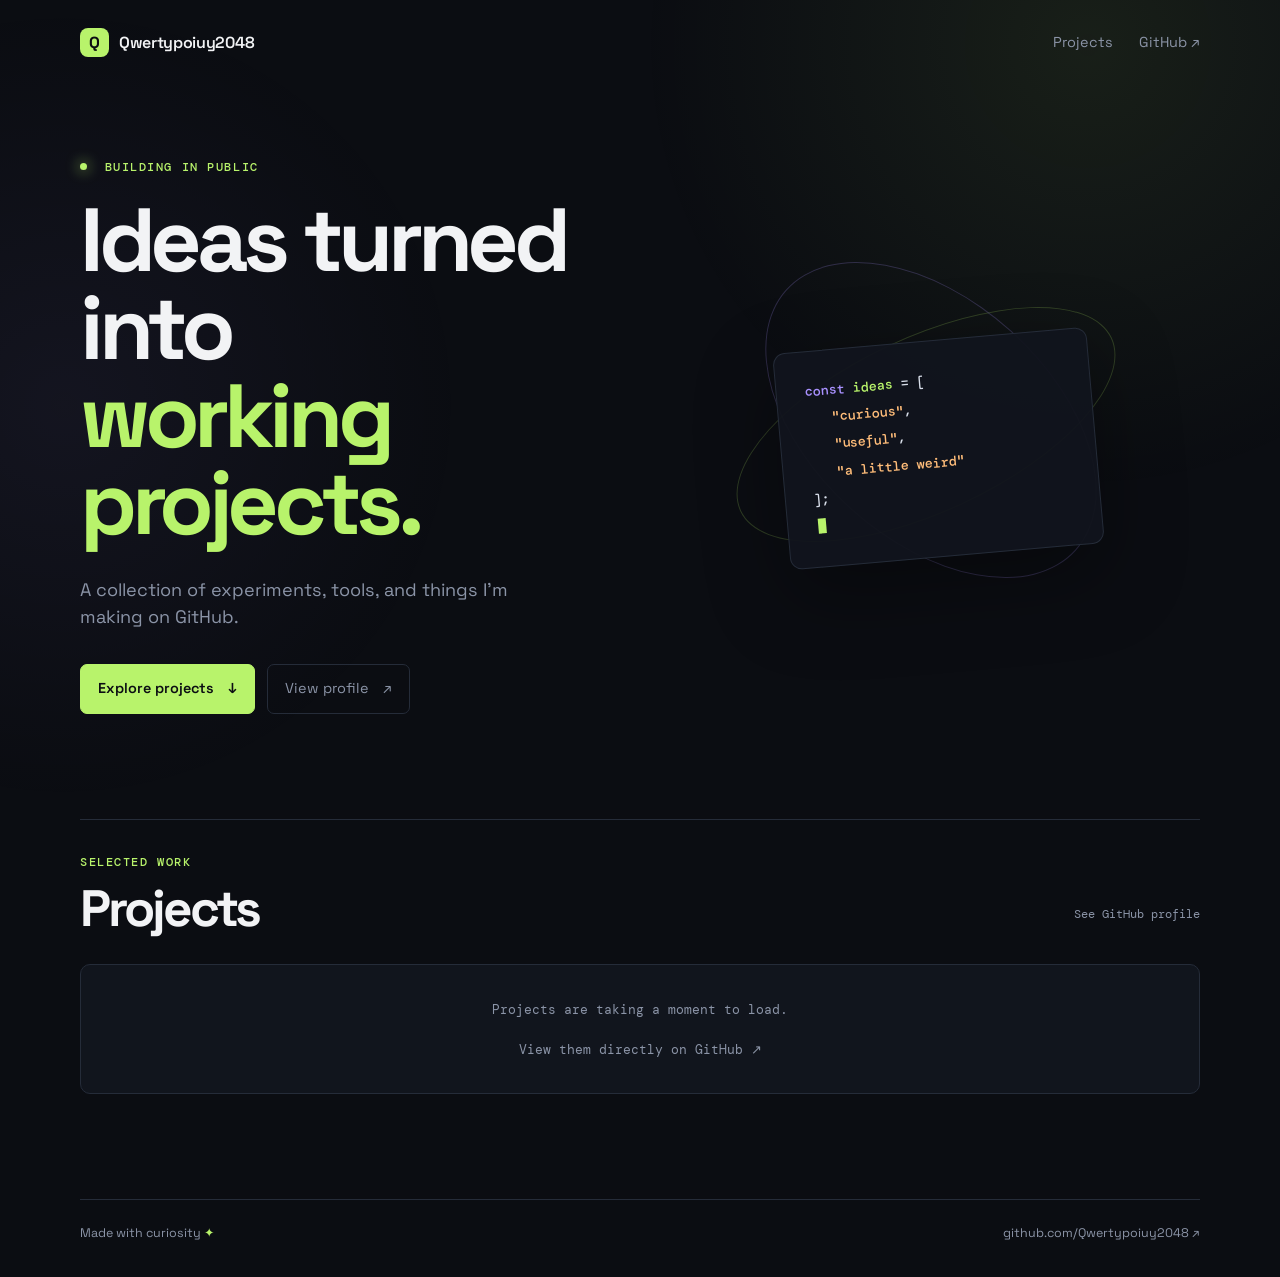
==== index.html @ ca87f5dc "initial framework for site" ====
<!doctype html>
<html lang="en">
  <head>
    <meta charset="UTF-8" />
    <meta name="viewport" content="width=device-width, initial-scale=1.0" />
    <meta name="description" content="A home for Qwertypoiuy2048's GitHub projects." />
    <title>Qwertypoiuy2048 — Projects</title>
    <link rel="stylesheet" href="styles.css" />
    <script defer src="script.js"></script>
  </head>
  <body>
    <div class="page-glow" aria-hidden="true"></div>

    <header class="site-header">
      <a class="brand" href="#top" aria-label="Back to top">
        <span class="brand-mark">Q</span>
        <span>Qwertypoiuy2048</span>
      </a>
      <nav aria-label="Main navigation">
        <a href="#projects">Projects</a>
        <a href="https://github.com/Qwertypoiuy2048" target="_blank" rel="noreferrer">GitHub <span aria-hidden="true">↗</span></a>
      </nav>
    </header>

    <main id="top">
      <section class="hero" aria-labelledby="hero-title">
        <div class="hero-copy">
          <p class="eyebrow"><span class="status-dot"></span> Building in public</p>
          <h1 id="hero-title">Ideas turned into<br /><span>working projects.</span></h1>
          <p class="hero-text">A collection of experiments, tools, and things I’m making on GitHub.</p>
          <div class="hero-actions">
            <a class="button button-primary" href="#projects">Explore projects <span aria-hidden="true">↓</span></a>
            <a class="button button-quiet" href="https://github.com/Qwertypoiuy2048" target="_blank" rel="noreferrer">View profile <span aria-hidden="true">↗</span></a>
          </div>
        </div>
        <div class="hero-art" aria-hidden="true">
          <div class="orbit orbit-one"></div>
          <div class="orbit orbit-two"></div>
          <div class="code-card">
            <span class="code-line"><i class="code-purple">const</i> <b>ideas</b> = [</span>
            <span class="code-line indent"><i class="code-orange">"curious"</i>,</span>
            <span class="code-line indent"><i class="code-orange">"useful"</i>,</span>
            <span class="code-line indent"><i class="code-orange">"a little weird"</i></span>
            <span class="code-line">];</span>
            <span class="cursor"></span>
          </div>
        </div>
      </section>

      <section class="projects-section" id="projects" aria-labelledby="projects-title">
        <div class="section-heading">
          <div>
            <p class="eyebrow">Selected work</p>
            <h2 id="projects-title">Projects</h2>
          </div>
          <p class="section-note" id="project-count">Loading repositories…</p>
        </div>
        <div class="project-grid" id="project-grid" aria-live="polite">
          <div class="loading-card"><span class="spinner"></span> Fetching projects from GitHub…</div>
        </div>
      </section>
    </main>

    <footer class="site-footer">
      <p>Made with curiosity <span aria-hidden="true">✦</span></p>
      <a href="https://github.com/Qwertypoiuy2048" target="_blank" rel="noreferrer">github.com/Qwertypoiuy2048 ↗</a>
    </footer>
  </body>
</html>
---- styles.css ----
@import url('https://fonts.googleapis.com/css2?family=DM+Mono:wght@400;500&family=Space+Grotesk:wght@400;500;600;700&display=swap');

:root {
  --bg: #0b0d12;
  --panel: #11151d;
  --panel-light: #171c27;
  --text: #f2f3f5;
  --muted: #8b94a7;
  --line: #252c39;
  --accent: #b8f36b;
  --accent-dark: #1d2c13;
  --purple: #a991ff;
  --orange: #ffbd7a;
  --max-width: 1120px;
}

* { box-sizing: border-box; }
html { scroll-behavior: smooth; }
body {
  margin: 0;
  color: var(--text);
  background: var(--bg);
  font-family: 'Space Grotesk', system-ui, sans-serif;
  line-height: 1.5;
}
a { color: inherit; text-decoration: none; }
.page-glow { position: fixed; inset: 0; pointer-events: none; background: radial-gradient(circle at 85% 5%, rgba(184, 243, 107, .08), transparent 28rem), radial-gradient(circle at 5% 45%, rgba(169, 145, 255, .06), transparent 25rem); }
.site-header, main, .site-footer { width: min(calc(100% - 48px), var(--max-width)); margin-inline: auto; position: relative; }
.site-header { display: flex; align-items: center; justify-content: space-between; padding: 28px 0; }
.brand { display: flex; align-items: center; gap: 10px; font-weight: 600; letter-spacing: -.02em; }
.brand-mark { display: grid; place-items: center; width: 29px; height: 29px; color: var(--bg); background: var(--accent); border-radius: 8px; font-weight: 700; }
nav { display: flex; gap: 26px; color: var(--muted); font-size: .9rem; }
nav a, .site-footer a { transition: color .2s ease; }
nav a:hover, .site-footer a:hover { color: var(--accent); }
.hero { min-height: 615px; display: grid; grid-template-columns: 1.05fr .95fr; align-items: center; gap: 70px; padding: 74px 0 105px; }
.eyebrow { margin: 0 0 22px; color: var(--accent); font: 500 .75rem 'DM Mono', monospace; letter-spacing: .13em; text-transform: uppercase; }
.status-dot { display: inline-block; width: 7px; height: 7px; margin-right: 9px; vertical-align: 1px; border-radius: 50%; background: var(--accent); box-shadow: 0 0 14px var(--accent); }
h1, h2 { margin: 0; letter-spacing: -.06em; line-height: .98; }
h1 { font-size: clamp(3.3rem, 7vw, 6.35rem); max-width: 770px; }
h1 span { color: var(--accent); }
.hero-text { max-width: 450px; margin: 28px 0 34px; color: var(--muted); font-size: 1.13rem; }
.hero-actions { display: flex; gap: 12px; flex-wrap: wrap; }
.button { display: inline-flex; align-items: center; gap: 14px; padding: 13px 17px; border: 1px solid var(--line); border-radius: 7px; font-size: .9rem; transition: transform .2s ease, border-color .2s ease, background .2s ease; }
.button:hover { transform: translateY(-2px); border-color: var(--accent); }
.button-primary { color: var(--bg); background: var(--accent); border-color: var(--accent); font-weight: 600; }
.button-quiet { color: var(--muted); }
.hero-art { position: relative; min-height: 390px; }
.orbit { position: absolute; border: 1px solid rgba(184, 243, 107, .2); border-radius: 50%; transform: rotate(-25deg); }
.orbit-one { width: 410px; height: 175px; top: 95px; left: 20px; }
.orbit-two { width: 390px; height: 240px; top: 58px; left: 35px; border-color: rgba(169, 145, 255, .22); transform: rotate(42deg); }
.code-card { position: absolute; top: 98px; left: 80px; width: 315px; padding: 26px 28px; background: rgba(17, 21, 29, .94); border: 1px solid var(--line); border-radius: 12px; box-shadow: 0 28px 80px rgba(0, 0, 0, .35); font: 500 .85rem/2 'DM Mono', monospace; transform: rotate(-5deg); }
.code-line { display: block; color: #d8deea; }.indent { padding-left: 25px; }.code-purple { color: var(--purple); font-style: normal; }.code-orange { color: var(--orange); font-style: normal; }.code-card b { color: var(--accent); font-weight: 500; }.cursor { display: inline-block; width: 8px; height: 15px; margin-left: 2px; vertical-align: -2px; background: var(--accent); animation: blink 1.1s step-end infinite; }
@keyframes blink { 50% { opacity: 0; } }
.projects-section { padding: 34px 0 105px; border-top: 1px solid var(--line); }
.section-heading { display: flex; align-items: end; justify-content: space-between; gap: 25px; margin-bottom: 30px; }
.section-heading .eyebrow { margin-bottom: 14px; }.section-heading h2 { font-size: clamp(2.2rem, 4vw, 3.4rem); }.section-note { color: var(--muted); font: .75rem 'DM Mono', monospace; }
.project-grid { display: grid; grid-template-columns: repeat(3, 1fr); gap: 14px; }
.project-card, .loading-card, .error-card { min-height: 235px; padding: 24px; background: var(--panel); border: 1px solid var(--line); border-radius: 10px; }
.project-card { display: flex; flex-direction: column; transition: transform .2s ease, border-color .2s ease, background .2s ease; }.project-card:hover { transform: translateY(-5px); border-color: rgba(184,243,107,.55); background: var(--panel-light); }
.card-top { display: flex; align-items: center; justify-content: space-between; gap: 10px; margin-bottom: 30px; }.project-number { color: var(--accent); font: .72rem 'DM Mono', monospace; }.project-link { color: var(--muted); font-size: 1.2rem; }.project-card h3 { margin: 0 0 10px; font-size: 1.25rem; letter-spacing: -.04em; overflow-wrap: anywhere; }.project-card p { flex: 1; margin: 0; color: var(--muted); font-size: .9rem; }.card-meta { display: flex; align-items: center; gap: 12px; margin-top: 22px; color: var(--muted); font: .68rem 'DM Mono', monospace; }.language-dot { width: 7px; height: 7px; border-radius: 50%; background: var(--accent); }.loading-card, .error-card { grid-column: 1 / -1; min-height: 130px; display: grid; place-items: center; color: var(--muted); font: .8rem 'DM Mono', monospace; }.spinner { width: 16px; height: 16px; margin-right: 8px; display: inline-block; border: 2px solid var(--line); border-top-color: var(--accent); border-radius: 50%; vertical-align: -4px; animation: spin .8s linear infinite; } @keyframes spin { to { transform: rotate(360deg); } }
.site-footer { display: flex; align-items: center; justify-content: space-between; padding: 24px 0 34px; border-top: 1px solid var(--line); color: var(--muted); font-size: .78rem; }.site-footer p { margin: 0; }.site-footer span { color: var(--accent); }
@media (max-width: 800px) { .hero { grid-template-columns: 1fr; gap: 25px; padding-top: 70px; }.hero-art { min-height: 300px; transform: scale(.85); transform-origin: top left; margin-bottom: -65px; }.project-grid { grid-template-columns: repeat(2, 1fr); } }
@media (max-width: 560px) { .site-header, main, .site-footer { width: min(calc(100% - 32px), var(--max-width)); }.site-header { padding: 20px 0; }.brand { font-size: .9rem; } nav { gap: 14px; }.hero { min-height: auto; padding: 80px 0 70px; } h1 { font-size: 3.45rem; }.hero-art { transform: scale(.68); margin-top: 15px; margin-bottom: -110px; }.section-heading, .site-footer { align-items: start; flex-direction: column; }.project-grid { grid-template-columns: 1fr; }.projects-section { padding-bottom: 70px; } }
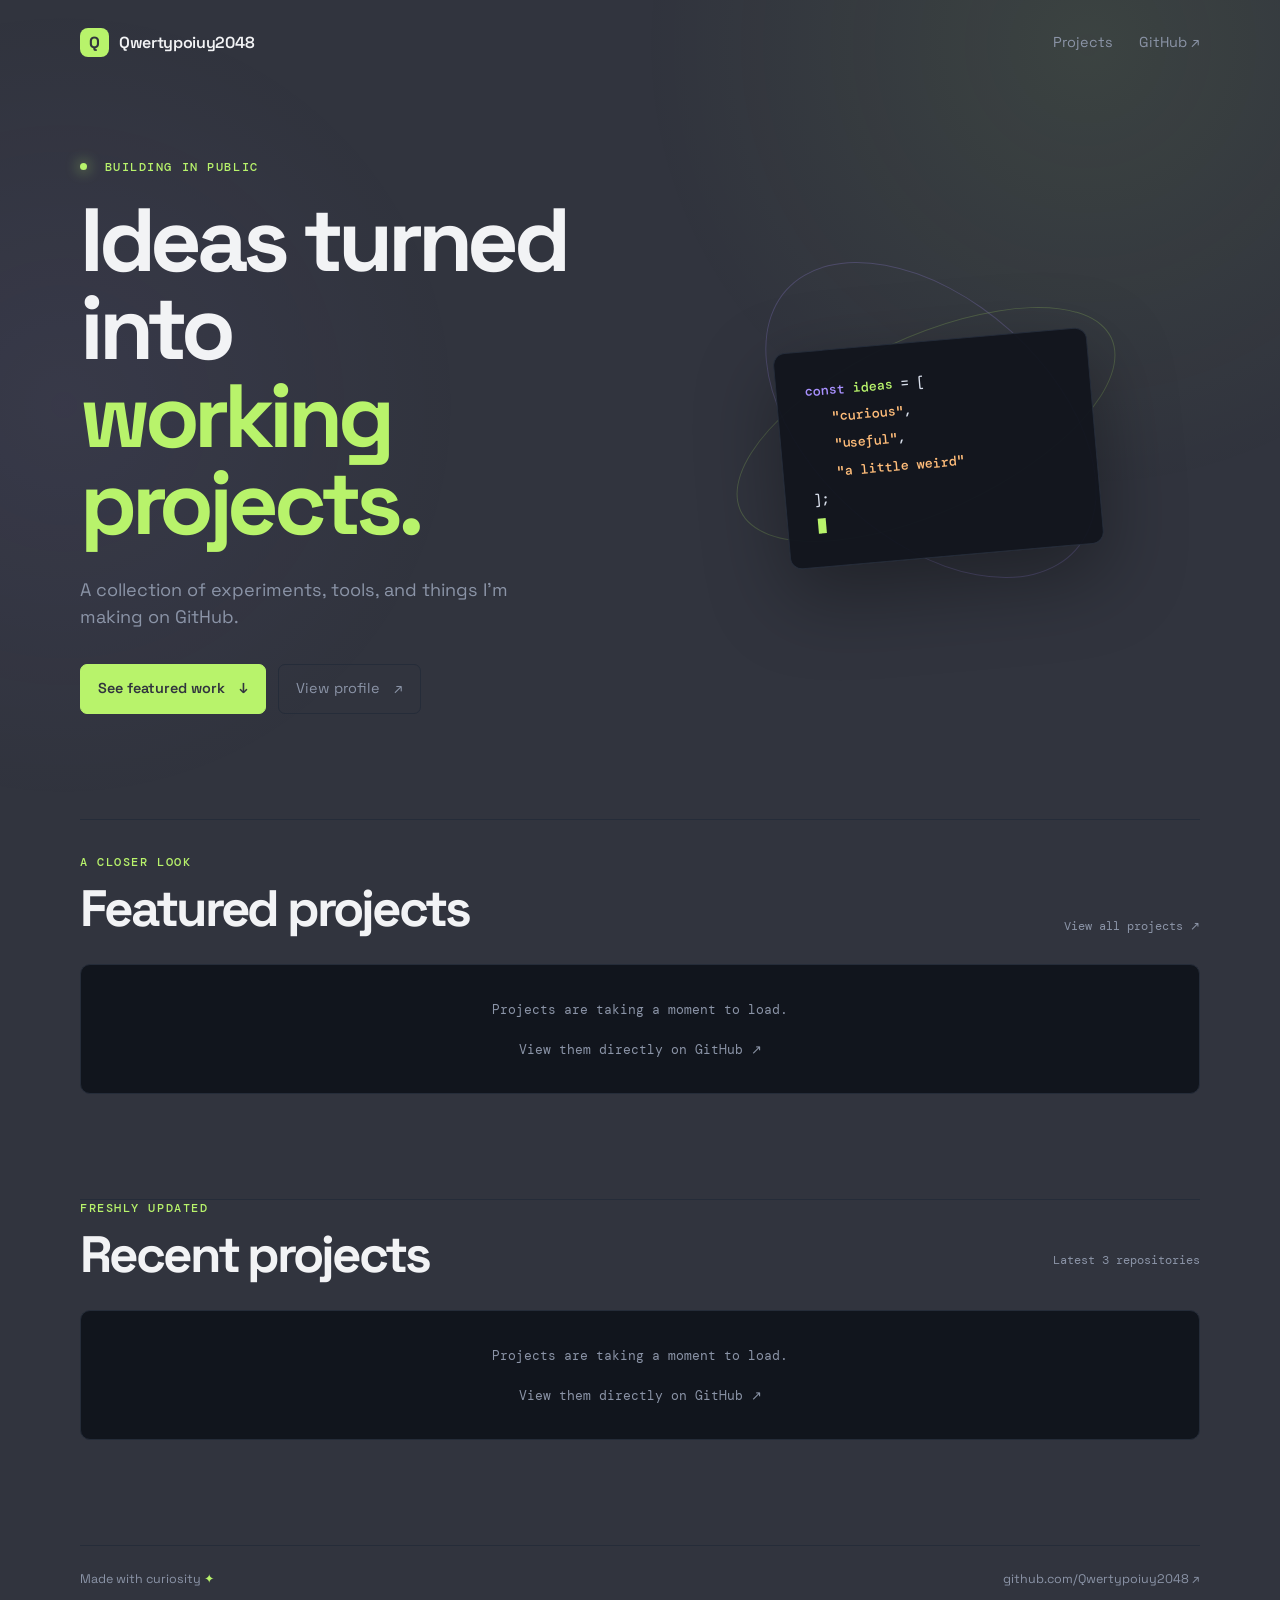
==== commit cf7a4855: "Added featured and recent projects to homepage and moved all projects to a new page" ====
--- a/index.html
+++ b/index.html
@@ -4,66 +4,35 @@
     <meta charset="UTF-8" />
     <meta name="viewport" content="width=device-width, initial-scale=1.0" />
     <meta name="description" content="A home for Qwertypoiuy2048's GitHub projects." />
-    <title>Qwertypoiuy2048 — Projects</title>
+    <title>Qwertypoiuy2048 — Home</title>
     <link rel="stylesheet" href="styles.css" />
     <script defer src="script.js"></script>
   </head>
   <body>
     <div class="page-glow" aria-hidden="true"></div>
-
     <header class="site-header">
-      <a class="brand" href="#top" aria-label="Back to top">
-        <span class="brand-mark">Q</span>
-        <span>Qwertypoiuy2048</span>
-      </a>
-      <nav aria-label="Main navigation">
-        <a href="#projects">Projects</a>
-        <a href="https://github.com/Qwertypoiuy2048" target="_blank" rel="noreferrer">GitHub <span aria-hidden="true">↗</span></a>
-      </nav>
+      <a class="brand" href="index.html" aria-label="Back to homepage"><span class="brand-mark">Q</span><span>Qwertypoiuy2048</span></a>
+      <nav aria-label="Main navigation"><a href="projects.html">Projects</a><a href="https://github.com/Qwertypoiuy2048" target="_blank" rel="noreferrer">GitHub <span aria-hidden="true">↗</span></a></nav>
     </header>
-
     <main id="top">
       <section class="hero" aria-labelledby="hero-title">
         <div class="hero-copy">
           <p class="eyebrow"><span class="status-dot"></span> Building in public</p>
           <h1 id="hero-title">Ideas turned into<br /><span>working projects.</span></h1>
           <p class="hero-text">A collection of experiments, tools, and things I’m making on GitHub.</p>
-          <div class="hero-actions">
-            <a class="button button-primary" href="#projects">Explore projects <span aria-hidden="true">↓</span></a>
-            <a class="button button-quiet" href="https://github.com/Qwertypoiuy2048" target="_blank" rel="noreferrer">View profile <span aria-hidden="true">↗</span></a>
-          </div>
+          <div class="hero-actions"><a class="button button-primary" href="#featured">See featured work <span aria-hidden="true">↓</span></a><a class="button button-quiet" href="https://github.com/Qwertypoiuy2048" target="_blank" rel="noreferrer">View profile <span aria-hidden="true">↗</span></a></div>
         </div>
-        <div class="hero-art" aria-hidden="true">
-          <div class="orbit orbit-one"></div>
-          <div class="orbit orbit-two"></div>
-          <div class="code-card">
-            <span class="code-line"><i class="code-purple">const</i> <b>ideas</b> = [</span>
-            <span class="code-line indent"><i class="code-orange">"curious"</i>,</span>
-            <span class="code-line indent"><i class="code-orange">"useful"</i>,</span>
-            <span class="code-line indent"><i class="code-orange">"a little weird"</i></span>
-            <span class="code-line">];</span>
-            <span class="cursor"></span>
-          </div>
-        </div>
+        <div class="hero-art" aria-hidden="true"><div class="orbit orbit-one"></div><div class="orbit orbit-two"></div><div class="code-card"><span class="code-line"><i class="code-purple">const</i> <b>ideas</b> = [</span><span class="code-line indent"><i class="code-orange">"curious"</i>,</span><span class="code-line indent"><i class="code-orange">"useful"</i>,</span><span class="code-line indent"><i class="code-orange">"a little weird"</i></span><span class="code-line">];</span><span class="cursor"></span></div></div>
       </section>
-
-      <section class="projects-section" id="projects" aria-labelledby="projects-title">
-        <div class="section-heading">
-          <div>
-            <p class="eyebrow">Selected work</p>
-            <h2 id="projects-title">Projects</h2>
-          </div>
-          <p class="section-note" id="project-count">Loading repositories…</p>
-        </div>
-        <div class="project-grid" id="project-grid" aria-live="polite">
-          <div class="loading-card"><span class="spinner"></span> Fetching projects from GitHub…</div>
-        </div>
+      <section class="projects-section featured-section" id="featured" aria-labelledby="featured-title">
+        <div class="section-heading"><div><p class="eyebrow">A closer look</p><h2 id="featured-title">Featured projects</h2></div><a class="section-note text-link" href="projects.html">View all projects ↗</a></div>
+        <div class="featured-grid" id="featured-grid" aria-live="polite"><div class="loading-card"><span class="spinner"></span> Fetching featured projects…</div></div>
+      </section>
+      <section class="projects-section recent-section" aria-labelledby="recent-title">
+        <div class="section-heading"><div><p class="eyebrow">Freshly updated</p><h2 id="recent-title">Recent projects</h2></div><p class="section-note">Latest 3 repositories</p></div>
+        <div class="project-grid" id="recent-grid" aria-live="polite"><div class="loading-card"><span class="spinner"></span> Fetching recent projects…</div></div>
       </section>
     </main>
-
-    <footer class="site-footer">
-      <p>Made with curiosity <span aria-hidden="true">✦</span></p>
-      <a href="https://github.com/Qwertypoiuy2048" target="_blank" rel="noreferrer">github.com/Qwertypoiuy2048 ↗</a>
-    </footer>
+    <footer class="site-footer"><p>Made with curiosity <span aria-hidden="true">✦</span></p><a href="https://github.com/Qwertypoiuy2048" target="_blank" rel="noreferrer">github.com/Qwertypoiuy2048 ↗</a></footer>
   </body>
 </html>
--- a/styles.css
+++ b/styles.css
@@ -1,7 +1,7 @@
 @import url('https://fonts.googleapis.com/css2?family=DM+Mono:wght@400;500&family=Space+Grotesk:wght@400;500;600;700&display=swap');
 
 :root {
-  --bg: #0b0d12;
+  --bg: #31343e;
   --panel: #11151d;
   --panel-light: #171c27;
   --text: #f2f3f5;
@@ -33,6 +33,7 @@
 nav a, .site-footer a { transition: color .2s ease; }
 nav a:hover, .site-footer a:hover { color: var(--accent); }
 .hero { min-height: 615px; display: grid; grid-template-columns: 1.05fr .95fr; align-items: center; gap: 70px; padding: 74px 0 105px; }
+.page-hero { padding: 105px 0 90px; }.page-hero h1 { font-size: clamp(3.6rem, 8vw, 7rem); }.page-hero h1 span { color: var(--accent); }.page-hero .hero-text { margin-bottom: 0; }
 .eyebrow { margin: 0 0 22px; color: var(--accent); font: 500 .75rem 'DM Mono', monospace; letter-spacing: .13em; text-transform: uppercase; }
 .status-dot { display: inline-block; width: 7px; height: 7px; margin-right: 9px; vertical-align: 1px; border-radius: 50%; background: var(--accent); box-shadow: 0 0 14px var(--accent); }
 h1, h2 { margin: 0; letter-spacing: -.06em; line-height: .98; }
@@ -54,10 +55,12 @@
 .projects-section { padding: 34px 0 105px; border-top: 1px solid var(--line); }
 .section-heading { display: flex; align-items: end; justify-content: space-between; gap: 25px; margin-bottom: 30px; }
 .section-heading .eyebrow { margin-bottom: 14px; }.section-heading h2 { font-size: clamp(2.2rem, 4vw, 3.4rem); }.section-note { color: var(--muted); font: .75rem 'DM Mono', monospace; }
+.text-link { transition: color .2s ease; }.text-link:hover { color: var(--accent); }.more-projects { margin: 25px 0 0; text-align: center; font: .75rem 'DM Mono', monospace; }.more-projects .text-link { color: var(--accent); }
 .project-grid { display: grid; grid-template-columns: repeat(3, 1fr); gap: 14px; }
+.featured-grid { display: grid; grid-template-columns: repeat(2, 1fr); gap: 14px; }.recent-section { padding-top: 0; }.featured-card { min-height: 320px; }.featured-detail { display: flex; flex-wrap: wrap; gap: 14px; margin-top: 24px; color: var(--muted); font: .7rem 'DM Mono', monospace; }.topic-list { display: flex; flex-wrap: wrap; gap: 7px; margin-top: 16px; }.topic-list span { padding: 4px 8px; border: 1px solid var(--line); border-radius: 999px; color: var(--accent); font: .65rem 'DM Mono', monospace; }
 .project-card, .loading-card, .error-card { min-height: 235px; padding: 24px; background: var(--panel); border: 1px solid var(--line); border-radius: 10px; }
 .project-card { display: flex; flex-direction: column; transition: transform .2s ease, border-color .2s ease, background .2s ease; }.project-card:hover { transform: translateY(-5px); border-color: rgba(184,243,107,.55); background: var(--panel-light); }
 .card-top { display: flex; align-items: center; justify-content: space-between; gap: 10px; margin-bottom: 30px; }.project-number { color: var(--accent); font: .72rem 'DM Mono', monospace; }.project-link { color: var(--muted); font-size: 1.2rem; }.project-card h3 { margin: 0 0 10px; font-size: 1.25rem; letter-spacing: -.04em; overflow-wrap: anywhere; }.project-card p { flex: 1; margin: 0; color: var(--muted); font-size: .9rem; }.card-meta { display: flex; align-items: center; gap: 12px; margin-top: 22px; color: var(--muted); font: .68rem 'DM Mono', monospace; }.language-dot { width: 7px; height: 7px; border-radius: 50%; background: var(--accent); }.loading-card, .error-card { grid-column: 1 / -1; min-height: 130px; display: grid; place-items: center; color: var(--muted); font: .8rem 'DM Mono', monospace; }.spinner { width: 16px; height: 16px; margin-right: 8px; display: inline-block; border: 2px solid var(--line); border-top-color: var(--accent); border-radius: 50%; vertical-align: -4px; animation: spin .8s linear infinite; } @keyframes spin { to { transform: rotate(360deg); } }
 .site-footer { display: flex; align-items: center; justify-content: space-between; padding: 24px 0 34px; border-top: 1px solid var(--line); color: var(--muted); font-size: .78rem; }.site-footer p { margin: 0; }.site-footer span { color: var(--accent); }
-@media (max-width: 800px) { .hero { grid-template-columns: 1fr; gap: 25px; padding-top: 70px; }.hero-art { min-height: 300px; transform: scale(.85); transform-origin: top left; margin-bottom: -65px; }.project-grid { grid-template-columns: repeat(2, 1fr); } }
-@media (max-width: 560px) { .site-header, main, .site-footer { width: min(calc(100% - 32px), var(--max-width)); }.site-header { padding: 20px 0; }.brand { font-size: .9rem; } nav { gap: 14px; }.hero { min-height: auto; padding: 80px 0 70px; } h1 { font-size: 3.45rem; }.hero-art { transform: scale(.68); margin-top: 15px; margin-bottom: -110px; }.section-heading, .site-footer { align-items: start; flex-direction: column; }.project-grid { grid-template-columns: 1fr; }.projects-section { padding-bottom: 70px; } }
+@media (max-width: 800px) { .hero { grid-template-columns: 1fr; gap: 25px; padding-top: 70px; }.hero-art { min-height: 300px; transform: scale(.85); transform-origin: top left; margin-bottom: -65px; }.project-grid, .featured-grid { grid-template-columns: repeat(2, 1fr); } }
+@media (max-width: 560px) { .site-header, main, .site-footer { width: min(calc(100% - 32px), var(--max-width)); }.site-header { padding: 20px 0; }.brand { font-size: .9rem; } nav { gap: 14px; }.hero { min-height: auto; padding: 80px 0 70px; } h1 { font-size: 3.45rem; }.hero-art { transform: scale(.68); margin-top: 15px; margin-bottom: -110px; }.section-heading, .site-footer { align-items: start; flex-direction: column; }.project-grid, .featured-grid { grid-template-columns: 1fr; }.projects-section { padding-bottom: 70px; }.page-hero { padding: 75px 0 65px; } }
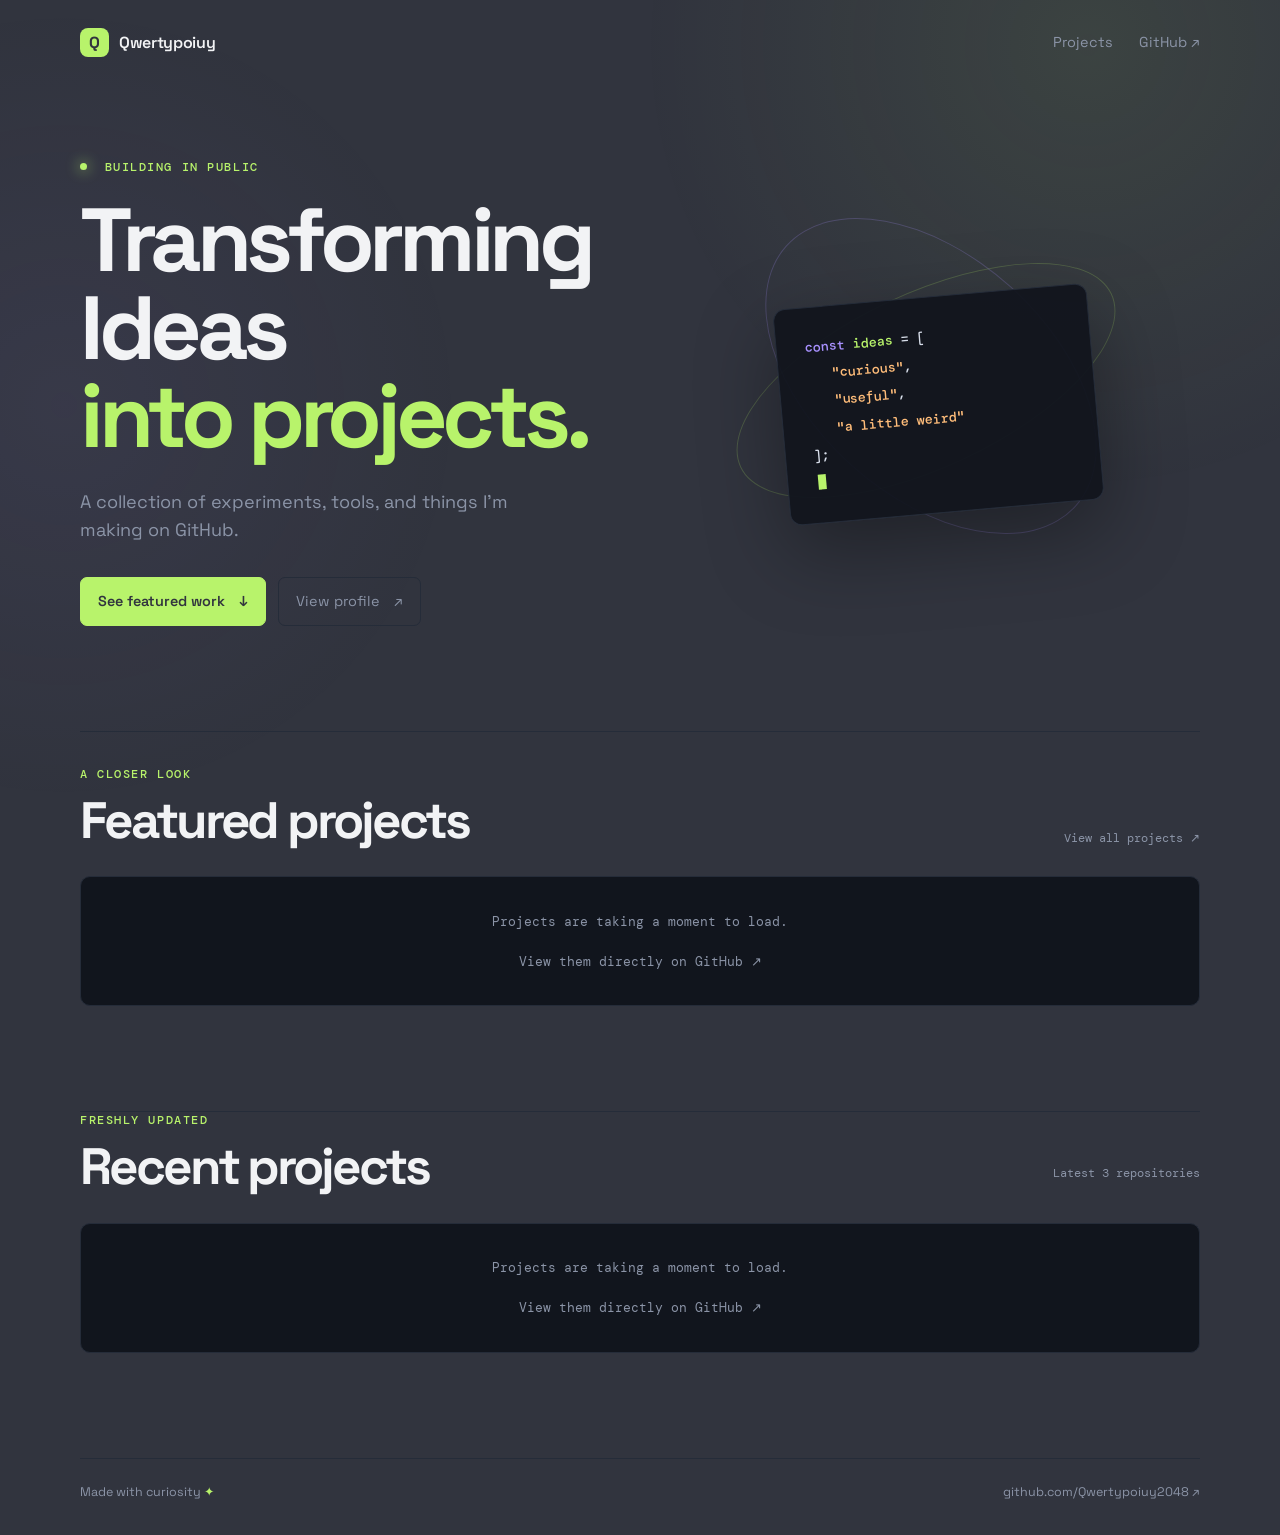
==== commit 36544c7f: "made code more readable" ====
--- a/index.html
+++ b/index.html
@@ -3,23 +3,23 @@
   <head>
     <meta charset="UTF-8" />
     <meta name="viewport" content="width=device-width, initial-scale=1.0" />
-    <meta name="description" content="A home for Qwertypoiuy2048's GitHub projects." />
-    <title>Qwertypoiuy2048 — Home</title>
+    <meta name="description" content="A home for Evan's GitHub projects." />
+    <title>Qwertypoiuy — Home</title>
     <link rel="stylesheet" href="styles.css" />
     <script defer src="script.js"></script>
   </head>
   <body>
     <div class="page-glow" aria-hidden="true"></div>
     <header class="site-header">
-      <a class="brand" href="index.html" aria-label="Back to homepage"><span class="brand-mark">Q</span><span>Qwertypoiuy2048</span></a>
+      <a class="brand" href="index.html" aria-label="Back to homepage"><span class="brand-mark">Q</span><span>Qwertypoiuy</span></a>
       <nav aria-label="Main navigation"><a href="projects.html">Projects</a><a href="https://github.com/Qwertypoiuy2048" target="_blank" rel="noreferrer">GitHub <span aria-hidden="true">↗</span></a></nav>
     </header>
     <main id="top">
       <section class="hero" aria-labelledby="hero-title">
         <div class="hero-copy">
           <p class="eyebrow"><span class="status-dot"></span> Building in public</p>
-          <h1 id="hero-title">Ideas turned into<br /><span>working projects.</span></h1>
-          <p class="hero-text">A collection of experiments, tools, and things I’m making on GitHub.</p>
+          <h1 id="hero-title">Transforming Ideas<br /><span>into projects.</span></h1>
+          <p class="hero-text">A collection of experiments, tools, and things I'm making on GitHub.</p>
           <div class="hero-actions"><a class="button button-primary" href="#featured">See featured work <span aria-hidden="true">↓</span></a><a class="button button-quiet" href="https://github.com/Qwertypoiuy2048" target="_blank" rel="noreferrer">View profile <span aria-hidden="true">↗</span></a></div>
         </div>
         <div class="hero-art" aria-hidden="true"><div class="orbit orbit-one"></div><div class="orbit orbit-two"></div><div class="code-card"><span class="code-line"><i class="code-purple">const</i> <b>ideas</b> = [</span><span class="code-line indent"><i class="code-orange">"curious"</i>,</span><span class="code-line indent"><i class="code-orange">"useful"</i>,</span><span class="code-line indent"><i class="code-orange">"a little weird"</i></span><span class="code-line">];</span><span class="cursor"></span></div></div>
